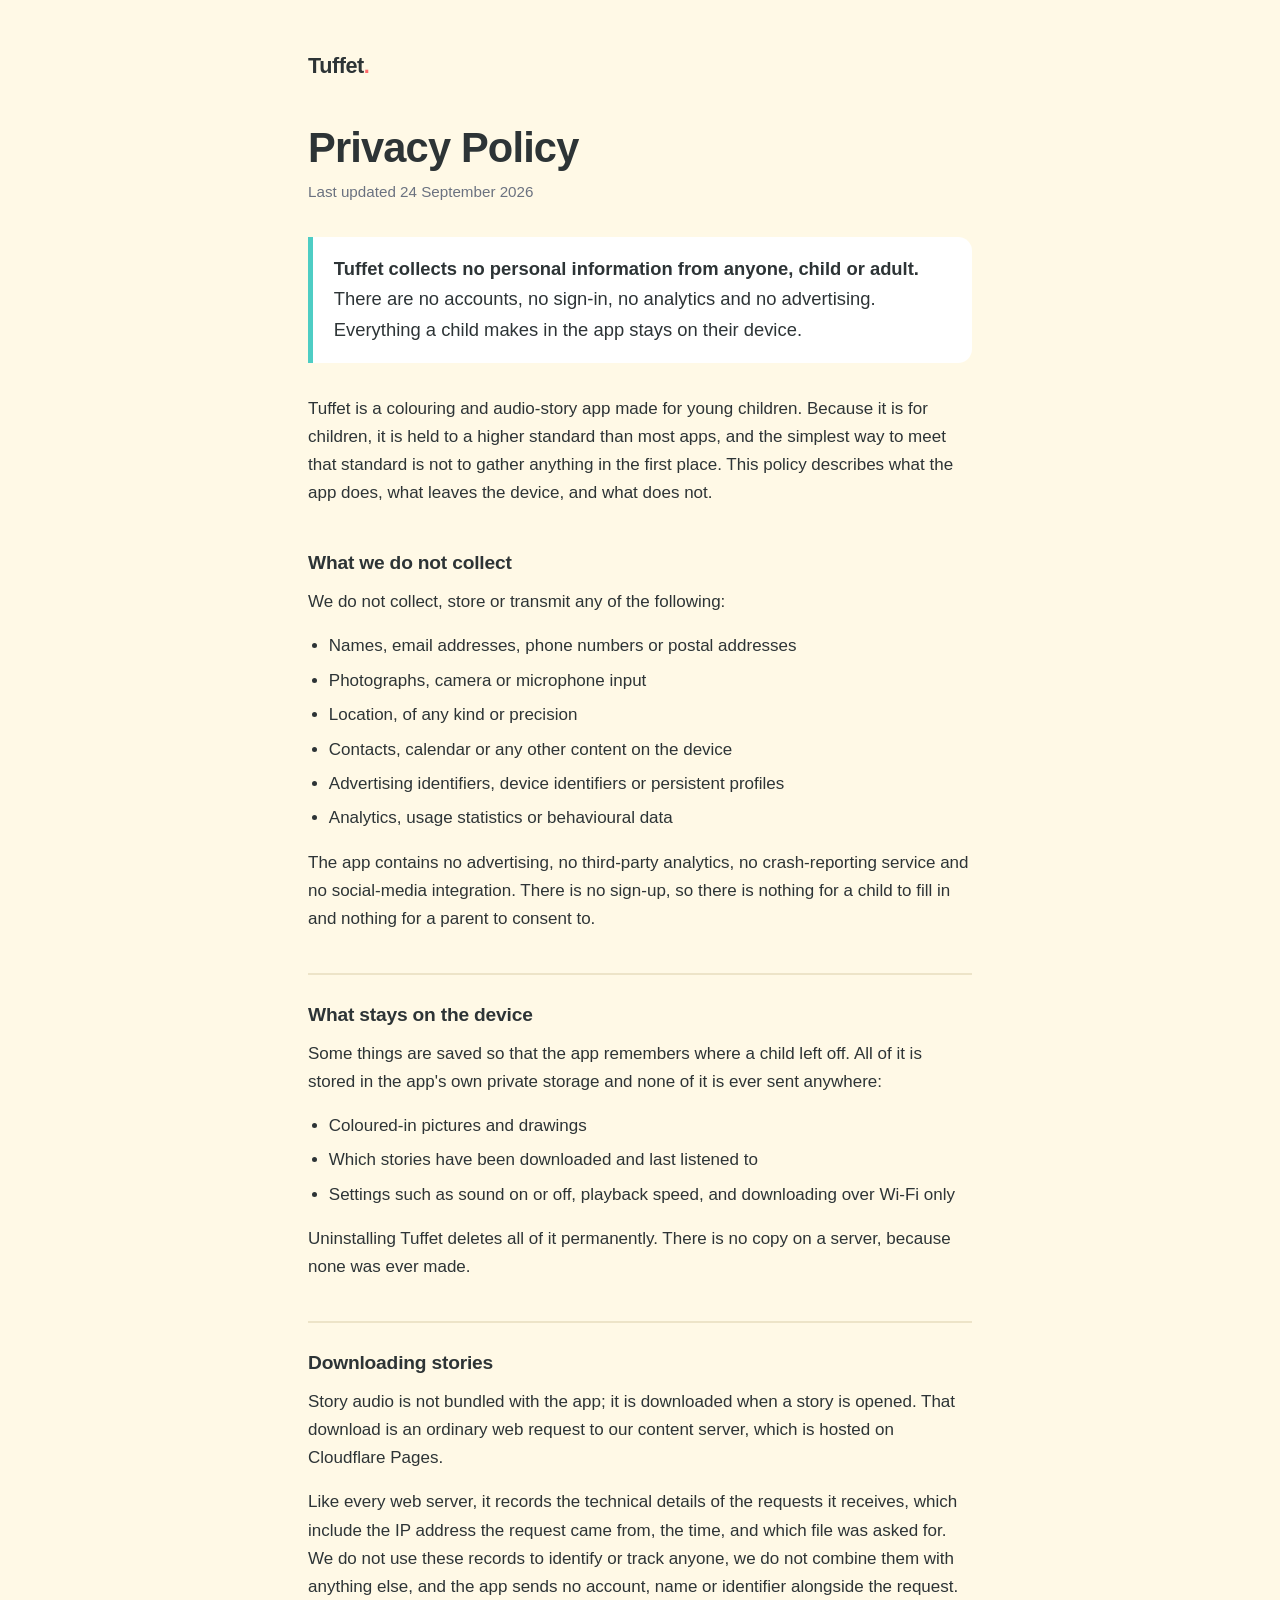
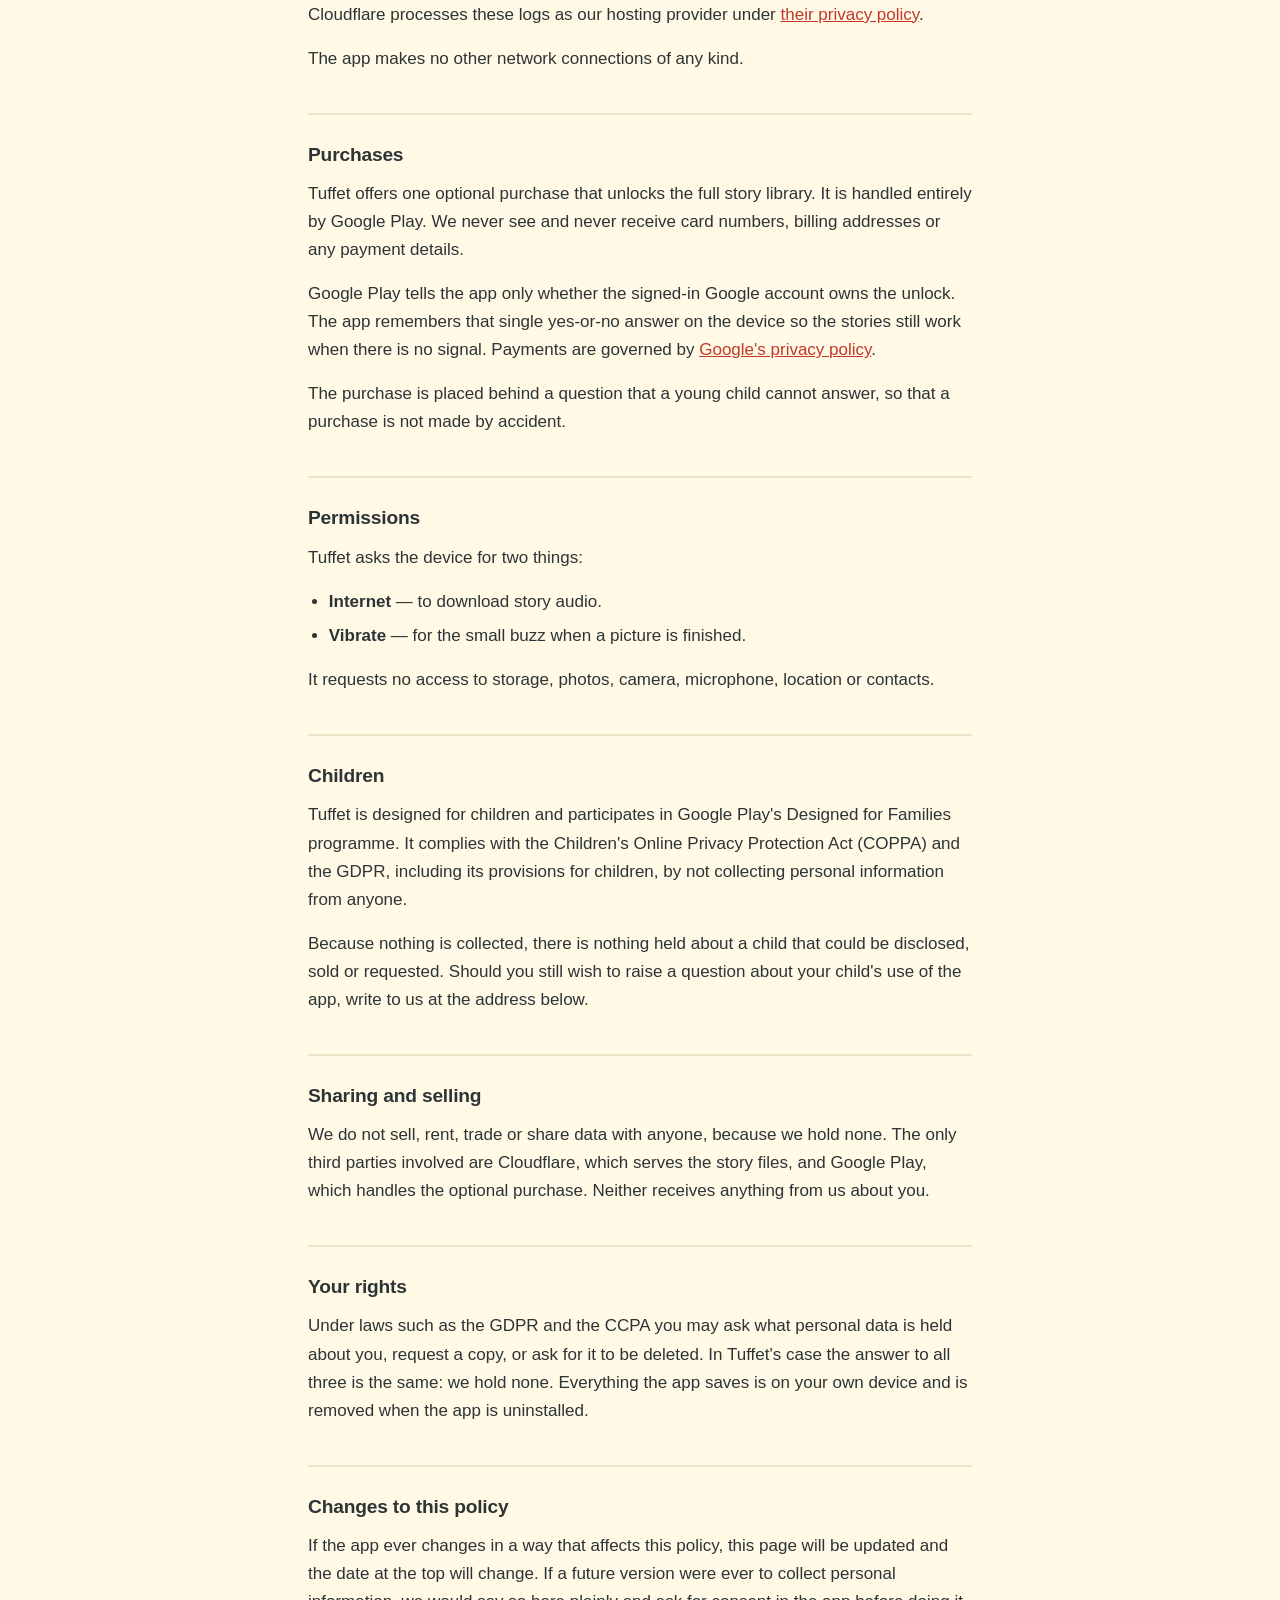
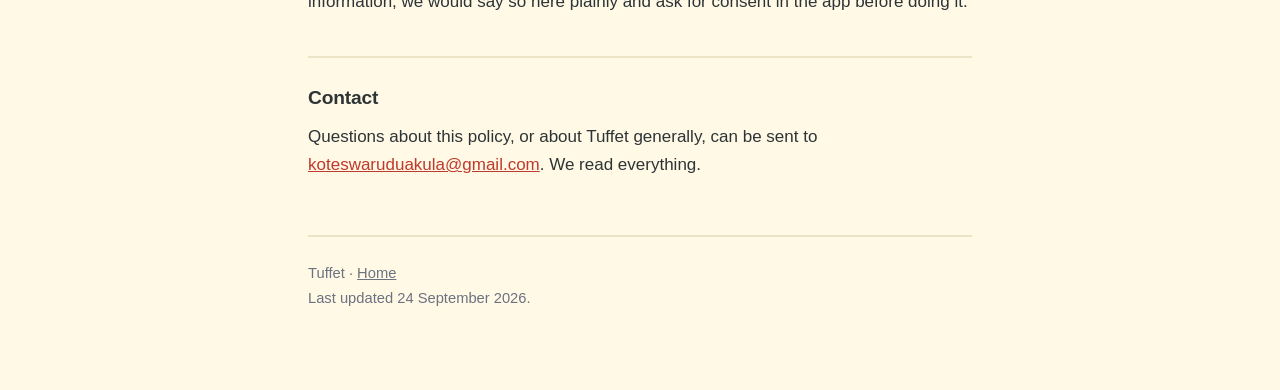
==== privacy.html @ 10e800b0 "Tuffet site: landing page and privacy policy Play requires a publicly reachable privacy policy URL b" ====
<!DOCTYPE html>
<html lang="en">
<head>
<meta charset="utf-8">
<meta name="viewport" content="width=device-width, initial-scale=1">
<title>Privacy Policy &middot; Tuffet</title>
<meta name="description" content="Tuffet's privacy policy: the app collects no personal information from anyone, child or adult.">
<link rel="stylesheet" href="style.css">
</head>
<body>
<div class="wrap">

<header><a class="mark" href="./">Tuffet<span>.</span></a></header>

<h1>Privacy Policy</h1>
<p class="dateline">Last updated 24 September 2026</p>

<p class="lede">
  <strong>Tuffet collects no personal information from anyone, child or adult.</strong>
  There are no accounts, no sign-in, no analytics and no advertising. Everything
  a child makes in the app stays on their device.
</p>

<p>
  Tuffet is a colouring and audio-story app made for young children. Because it
  is for children, it is held to a higher standard than most apps, and the
  simplest way to meet that standard is not to gather anything in the first
  place. This policy describes what the app does, what leaves the device, and
  what does not.
</p>

<h2>What we do not collect</h2>
<p>We do not collect, store or transmit any of the following:</p>
<ul>
  <li>Names, email addresses, phone numbers or postal addresses</li>
  <li>Photographs, camera or microphone input</li>
  <li>Location, of any kind or precision</li>
  <li>Contacts, calendar or any other content on the device</li>
  <li>Advertising identifiers, device identifiers or persistent profiles</li>
  <li>Analytics, usage statistics or behavioural data</li>
</ul>
<p>
  The app contains no advertising, no third-party analytics, no crash-reporting
  service and no social-media integration. There is no sign-up, so there is
  nothing for a child to fill in and nothing for a parent to consent to.
</p>

<h2>What stays on the device</h2>
<p>
  Some things are saved so that the app remembers where a child left off. All of
  it is stored in the app's own private storage and none of it is ever sent
  anywhere:
</p>
<ul>
  <li>Coloured-in pictures and drawings</li>
  <li>Which stories have been downloaded and last listened to</li>
  <li>Settings such as sound on or off, playback speed, and downloading over
      Wi-Fi only</li>
</ul>
<p>
  Uninstalling Tuffet deletes all of it permanently. There is no copy on a
  server, because none was ever made.
</p>

<h2>Downloading stories</h2>
<p>
  Story audio is not bundled with the app; it is downloaded when a story is
  opened. That download is an ordinary web request to our content server, which
  is hosted on Cloudflare Pages.
</p>
<p>
  Like every web server, it records the technical details of the requests it
  receives, which include the IP address the request came from, the time, and
  which file was asked for. We do not use these records to identify or track
  anyone, we do not combine them with anything else, and the app sends no
  account, name or identifier alongside the request. Cloudflare processes these
  logs as our hosting provider under
  <a href="https://www.cloudflare.com/privacypolicy/" rel="noopener">their privacy
  policy</a>.
</p>
<p>
  The app makes no other network connections of any kind.
</p>

<h2>Purchases</h2>
<p>
  Tuffet offers one optional purchase that unlocks the full story library. It is
  handled entirely by Google Play. We never see and never receive card numbers,
  billing addresses or any payment details.
</p>
<p>
  Google Play tells the app only whether the signed-in Google account owns the
  unlock. The app remembers that single yes-or-no answer on the device so the
  stories still work when there is no signal. Payments are governed by
  <a href="https://policies.google.com/privacy" rel="noopener">Google's privacy
  policy</a>.
</p>
<p>
  The purchase is placed behind a question that a young child cannot answer, so
  that a purchase is not made by accident.
</p>

<h2>Permissions</h2>
<p>Tuffet asks the device for two things:</p>
<ul>
  <li><strong>Internet</strong> — to download story audio.</li>
  <li><strong>Vibrate</strong> — for the small buzz when a picture is finished.</li>
</ul>
<p>
  It requests no access to storage, photos, camera, microphone, location or
  contacts.
</p>

<h2>Children</h2>
<p>
  Tuffet is designed for children and participates in Google Play's Designed for
  Families programme. It complies with the Children's Online Privacy Protection
  Act (COPPA) and the GDPR, including its provisions for children, by not
  collecting personal information from anyone.
</p>
<p>
  Because nothing is collected, there is nothing held about a child that could
  be disclosed, sold or requested. Should you still wish to raise a question
  about your child's use of the app, write to us at the address below.
</p>

<h2>Sharing and selling</h2>
<p>
  We do not sell, rent, trade or share data with anyone, because we hold none.
  The only third parties involved are Cloudflare, which serves the story files,
  and Google Play, which handles the optional purchase. Neither receives
  anything from us about you.
</p>

<h2>Your rights</h2>
<p>
  Under laws such as the GDPR and the CCPA you may ask what personal data is
  held about you, request a copy, or ask for it to be deleted. In Tuffet's case
  the answer to all three is the same: we hold none. Everything the app saves is
  on your own device and is removed when the app is uninstalled.
</p>

<h2>Changes to this policy</h2>
<p>
  If the app ever changes in a way that affects this policy, this page will be
  updated and the date at the top will change. If a future version were ever to
  collect personal information, we would say so here plainly and ask for consent
  in the app before doing it.
</p>

<h2>Contact</h2>
<p>
  Questions about this policy, or about Tuffet generally, can be sent to
  <a href="mailto:koteswaruduakula@gmail.com">koteswaruduakula@gmail.com</a>.
  We read everything.
</p>

<footer>
  Tuffet &middot; <a href="./">Home</a><br>
  Last updated 24 September 2026.
</footer>

</div>
</body>
</html>
---- style.css ----
:root {
  --cream: #FFF9E6;
  --ink: #2D3436;
  --coral: #FF6B6B;
  --turquoise: #4ECDC4;
  --yellow: #FFE66D;
  --muted: #6B7280;
  --rule: #EDE4C8;
  --card: #FFFFFF;
}

* { box-sizing: border-box; }

body {
  margin: 0;
  background: var(--cream);
  color: var(--ink);
  font-family: -apple-system, BlinkMacSystemFont, "Segoe UI", Roboto,
               "Helvetica Neue", Arial, sans-serif;
  font-size: 17px;
  line-height: 1.65;
  -webkit-text-size-adjust: 100%;
}

.wrap {
  max-width: 44rem;
  margin: 0 auto;
  padding: 3rem 1.25rem 5rem;
}

header { margin-bottom: 2.5rem; }

.mark {
  display: inline-block;
  font-size: 1.35rem;
  font-weight: 700;
  letter-spacing: -0.02em;
  text-decoration: none;
  color: var(--ink);
}
.mark span { color: var(--coral); }

h1 {
  font-size: clamp(1.9rem, 5vw, 2.6rem);
  line-height: 1.15;
  letter-spacing: -0.02em;
  margin: 1.75rem 0 0.5rem;
  text-wrap: balance;
}

h2 {
  font-size: 1.2rem;
  letter-spacing: -0.01em;
  margin: 2.5rem 0 0.6rem;
  padding-top: 1.5rem;
  border-top: 2px solid var(--rule);
}

h2:first-of-type { border-top: none; padding-top: 0; }

.dateline {
  color: var(--muted);
  font-size: 0.95rem;
  margin: 0 0 2rem;
}

p { margin: 0 0 1rem; }

ul { margin: 0 0 1rem; padding-left: 1.3rem; }
li { margin-bottom: 0.4rem; }

a { color: #C0392B; }

.lede {
  font-size: 1.15rem;
  background: var(--card);
  border-left: 5px solid var(--turquoise);
  border-radius: 0 14px 14px 0;
  padding: 1.1rem 1.3rem;
  margin: 0 0 2rem;
}

.lede strong { font-weight: 700; }

footer {
  margin-top: 3.5rem;
  padding-top: 1.5rem;
  border-top: 2px solid var(--rule);
  color: var(--muted);
  font-size: 0.92rem;
}

footer a { color: var(--muted); }

.cta {
  display: inline-block;
  background: var(--turquoise);
  color: #fff;
  font-weight: 700;
  text-decoration: none;
  padding: 0.7rem 1.4rem;
  border-radius: 999px;
  margin-top: 0.5rem;
}

@media (prefers-color-scheme: dark) {
  :root:not([data-theme="light"]) {
    --cream: #1C1B18;
    --ink: #F2EFE6;
    --muted: #A8A399;
    --rule: #3A3730;
    --card: #262420;
  }
  :root:not([data-theme="light"]) a { color: #FF9A8B; }
}
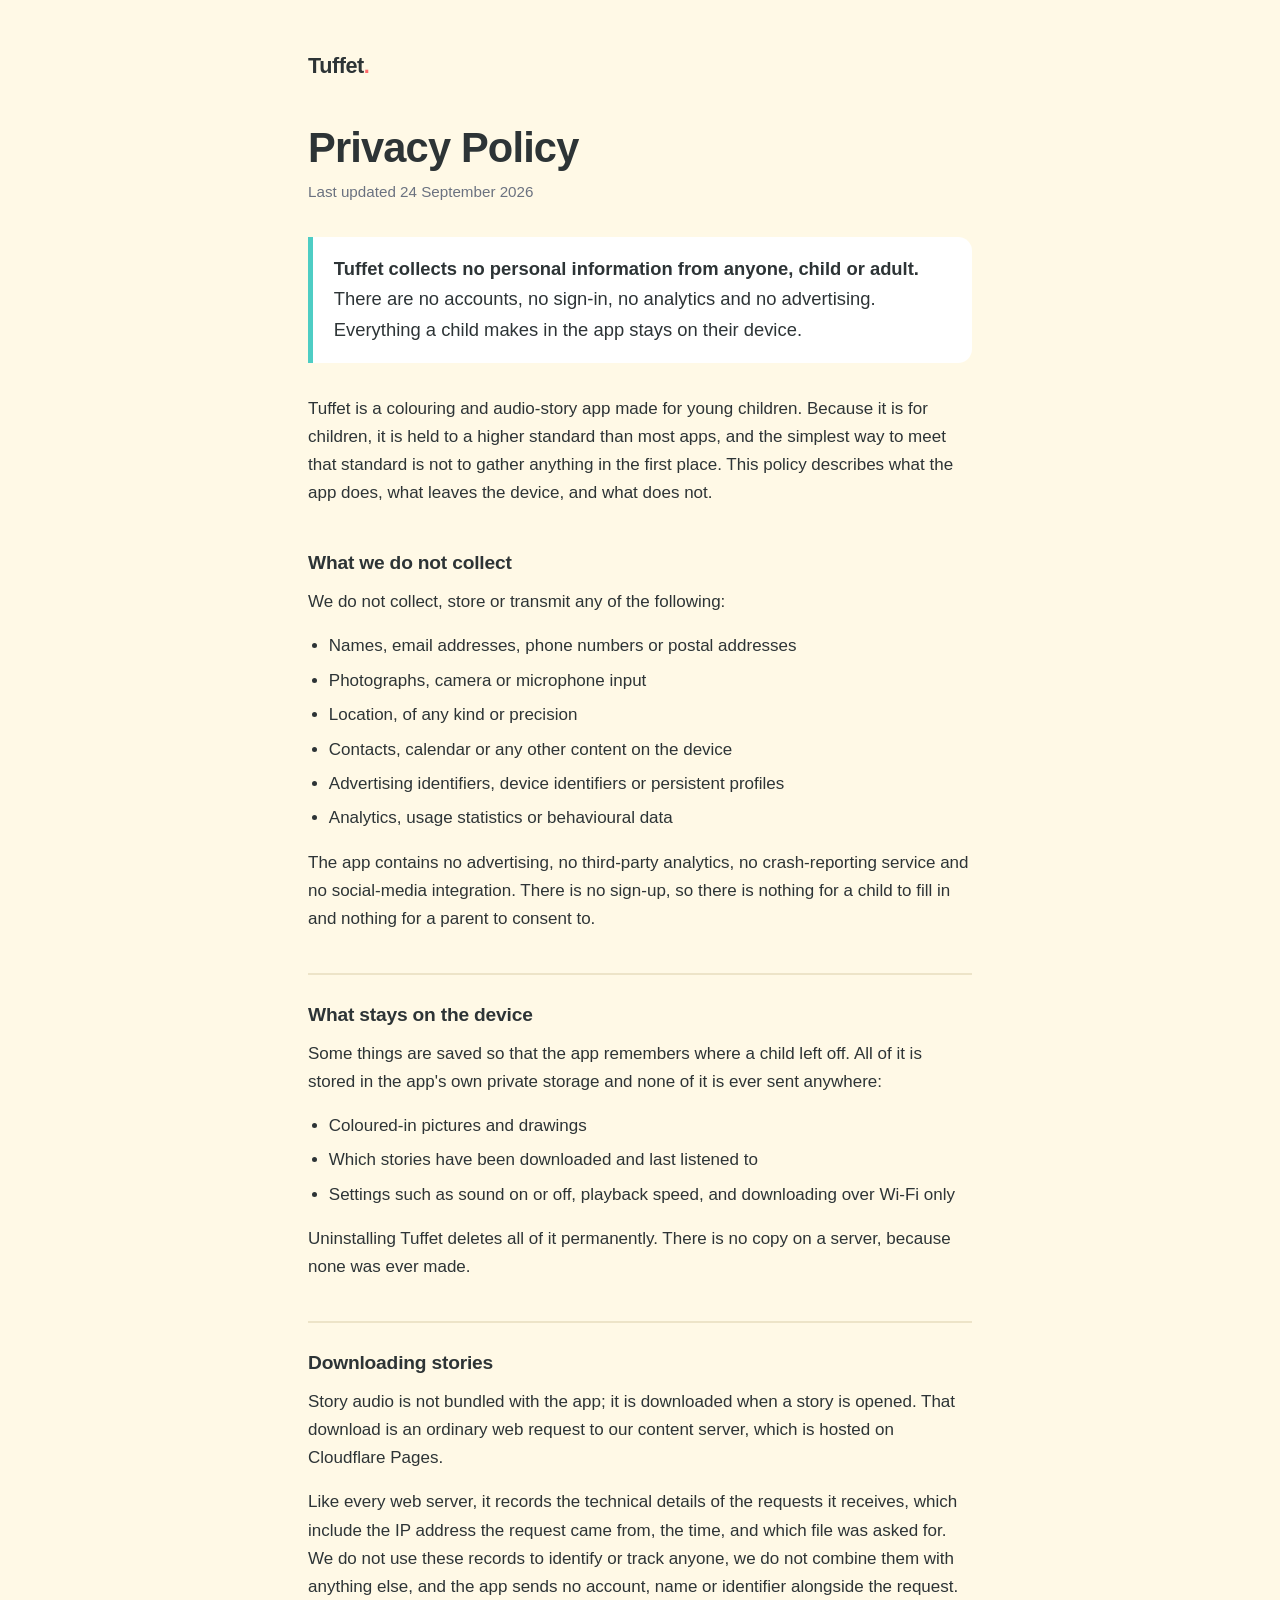
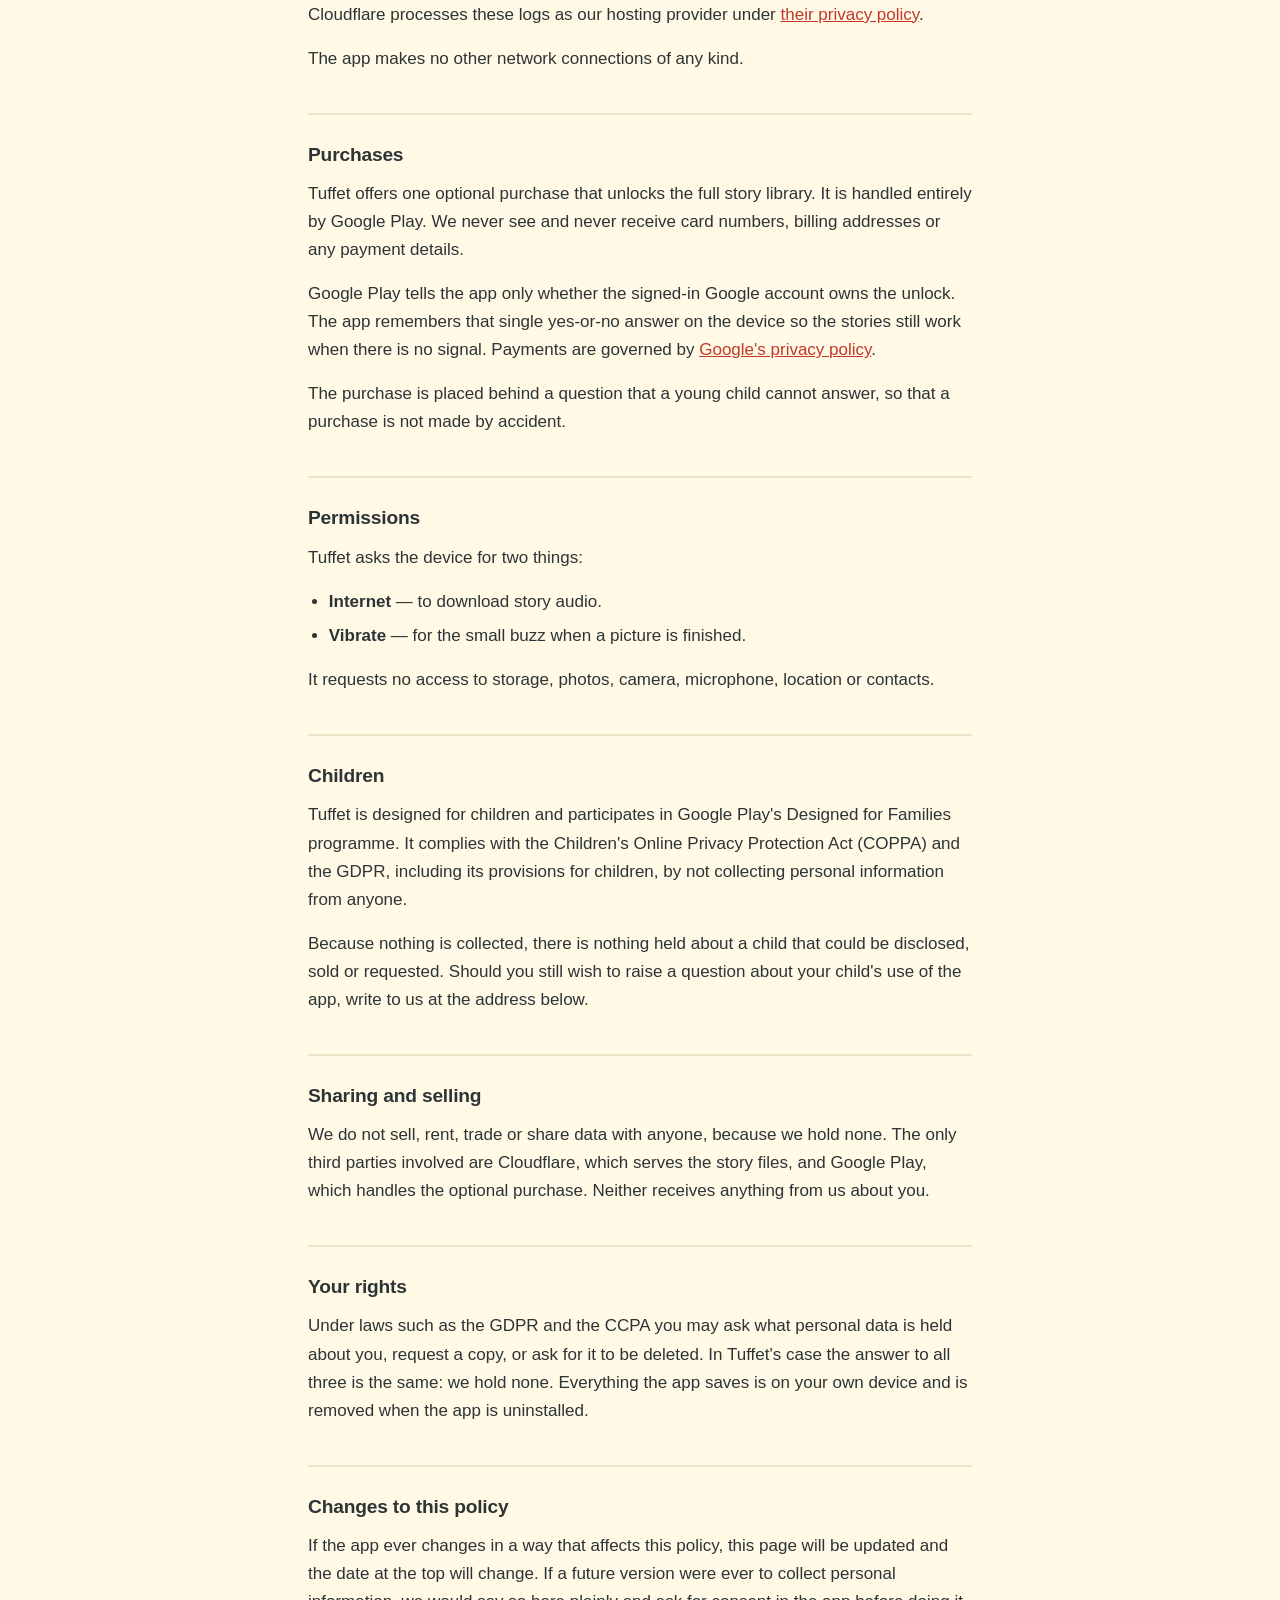
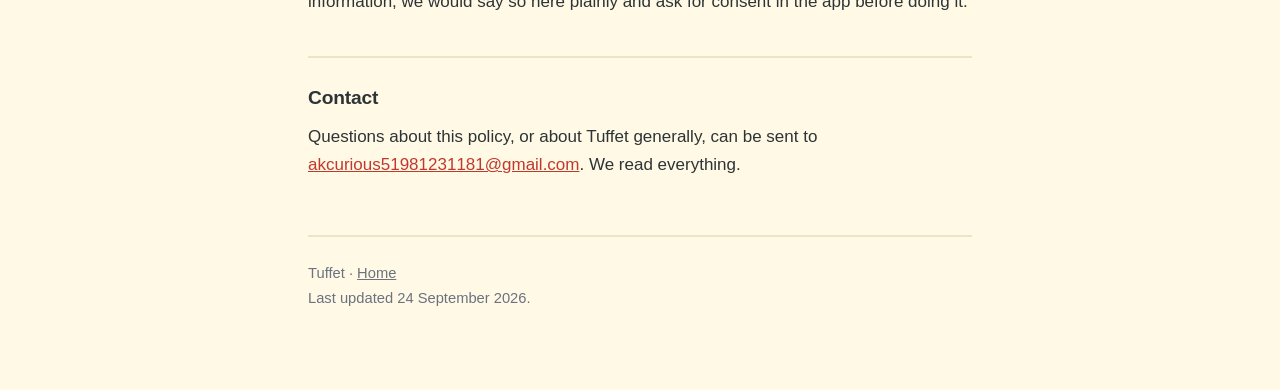
==== commit 2d72de7b: "Use a dedicated support address The contact on both pages becomes publicly visible the moment Play l" ====
--- a/privacy.html
+++ b/privacy.html
@@ -151,7 +151,7 @@
 <h2>Contact</h2>
 <p>
   Questions about this policy, or about Tuffet generally, can be sent to
-  <a href="mailto:koteswaruduakula@gmail.com">koteswaruduakula@gmail.com</a>.
+  <a href="mailto:akcurious51981231181@gmail.com">akcurious51981231181@gmail.com</a>.
   We read everything.
 </p>
 
